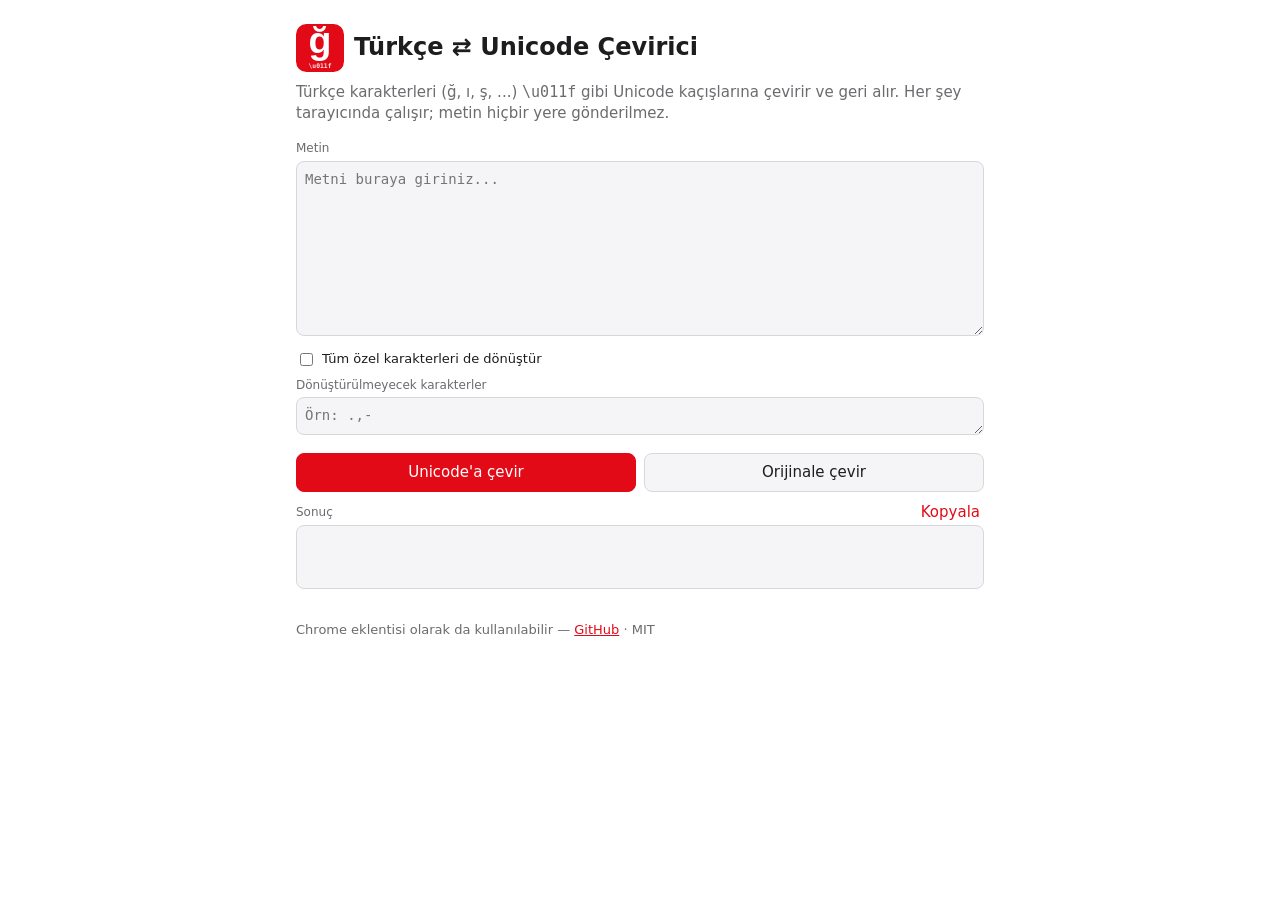
==== index.html @ ecc24de9 "Initial commit: Turkish ⇄ Unicode converter (extension + web) Co-Authored-By: Claude Sonnet 5.5 <nor" ====
<!DOCTYPE html>
<html lang="tr">
<head>
  <meta charset="UTF-8">
  <meta name="viewport" content="width=device-width, initial-scale=1">
  <title>Türkçe ⇄ Unicode Çevirici</title>
  <meta name="description" content="Türkçe karakterleri \uXXXX Unicode kaçışlarına ve geri çeviren ücretsiz araç.">
  <link rel="icon" href="favicon.svg" type="image/svg+xml">
  <link rel="stylesheet" href="extension/popup.css">
  <style>
    body { width: auto; max-width: 720px; margin: 0 auto; padding: 24px 16px 48px; font-size: 15px; }
    h1 { font-size: 24px; } header img { width: 48px; height: 48px; }
    textarea, pre { font-size: 14px; } p.lead { color: var(--muted); margin: 0 0 16px; }
    footer { margin-top: 32px; color: var(--muted); font-size: 13px; } a { color: var(--red); }
  </style>
</head>
<body>
  <header>
    <img src="assets/logo.svg" alt="Logo">
    <h1>Türkçe ⇄ Unicode Çevirici</h1>
  </header>
  <p class="lead">Türkçe karakterleri (ğ, ı, ş, ...) <code>\u011f</code> gibi Unicode kaçışlarına çevirir ve geri alır. Her şey tarayıcında çalışır; metin hiçbir yere gönderilmez.</p>

  <label for="inputText">Metin</label>
  <textarea id="inputText" rows="8" placeholder="Metni buraya giriniz..."></textarea>
  <label class="check"><input type="checkbox" id="includeSpecialChars"> Tüm özel karakterleri de dönüştür</label>
  <label for="specialChars">Dönüştürülmeyecek karakterler</label>
  <textarea id="specialChars" rows="1" placeholder="Örn: .,-"></textarea>
  <div class="buttons">
    <button id="convertToUnicodeButton" class="primary">Unicode'a çevir</button>
    <button id="convertToOriginalButton">Orijinale çevir</button>
  </div>
  <div class="out-head"><label>Sonuç</label><button id="copyButton" class="link" type="button">Kopyala</button></div>
  <pre id="outputContainer" aria-live="polite"></pre>

  <footer>Chrome eklentisi olarak da kullanılabilir — <a href="https://github.com/ardasdasdas/turkish-unicode-converter">GitHub</a> · MIT</footer>
  <script src="extension/converter.js"></script>
  <script src="extension/popup.js"></script>
</body>
</html>
---- extension/popup.css ----
:root { --red: #e30a17; --ink: #1d1d1f; --muted: #6b6b70; --line: #d8d8dc; --bg: #fff; --card: #f5f5f7; }
@media (prefers-color-scheme: dark) {
  :root { --ink: #f2f2f4; --muted: #9a9aa2; --line: #3a3a40; --bg: #1c1c1f; --card: #26262a; }
}
* { box-sizing: border-box; }
body { width: 380px; margin: 0; padding: 14px; font: 13px/1.4 system-ui, "Segoe UI", sans-serif; color: var(--ink); background: var(--bg); }
header { display: flex; align-items: center; gap: 10px; margin-bottom: 10px; }
h1 { font-size: 16px; margin: 0; }
label { display: block; font-size: 12px; color: var(--muted); margin: 8px 0 4px; }
label.check { display: flex; align-items: center; gap: 6px; color: var(--ink); font-size: 13px; }
textarea, pre { width: 100%; border: 1px solid var(--line); border-radius: 8px; background: var(--card); color: var(--ink); padding: 8px; font: 13px/1.4 ui-monospace, Consolas, monospace; }
textarea { resize: vertical; }
textarea:focus { outline: 2px solid var(--red); outline-offset: -1px; }
pre { min-height: 64px; max-height: 180px; overflow: auto; margin: 0; white-space: pre-wrap; word-break: break-all; }
.buttons { display: flex; gap: 8px; margin-top: 12px; }
button { flex: 1; padding: 8px 10px; border-radius: 8px; border: 1px solid var(--line); background: var(--card); color: var(--ink); font: inherit; cursor: pointer; }
button:hover { border-color: var(--red); }
button.primary { background: var(--red); border-color: var(--red); color: #fff; }
button.primary:hover { filter: brightness(1.1); }
.out-head { display: flex; justify-content: space-between; align-items: center; margin-top: 8px; }
.out-head label { margin: 0; }
button.link { flex: none; border: 0; background: none; color: var(--red); padding: 2px 4px; }
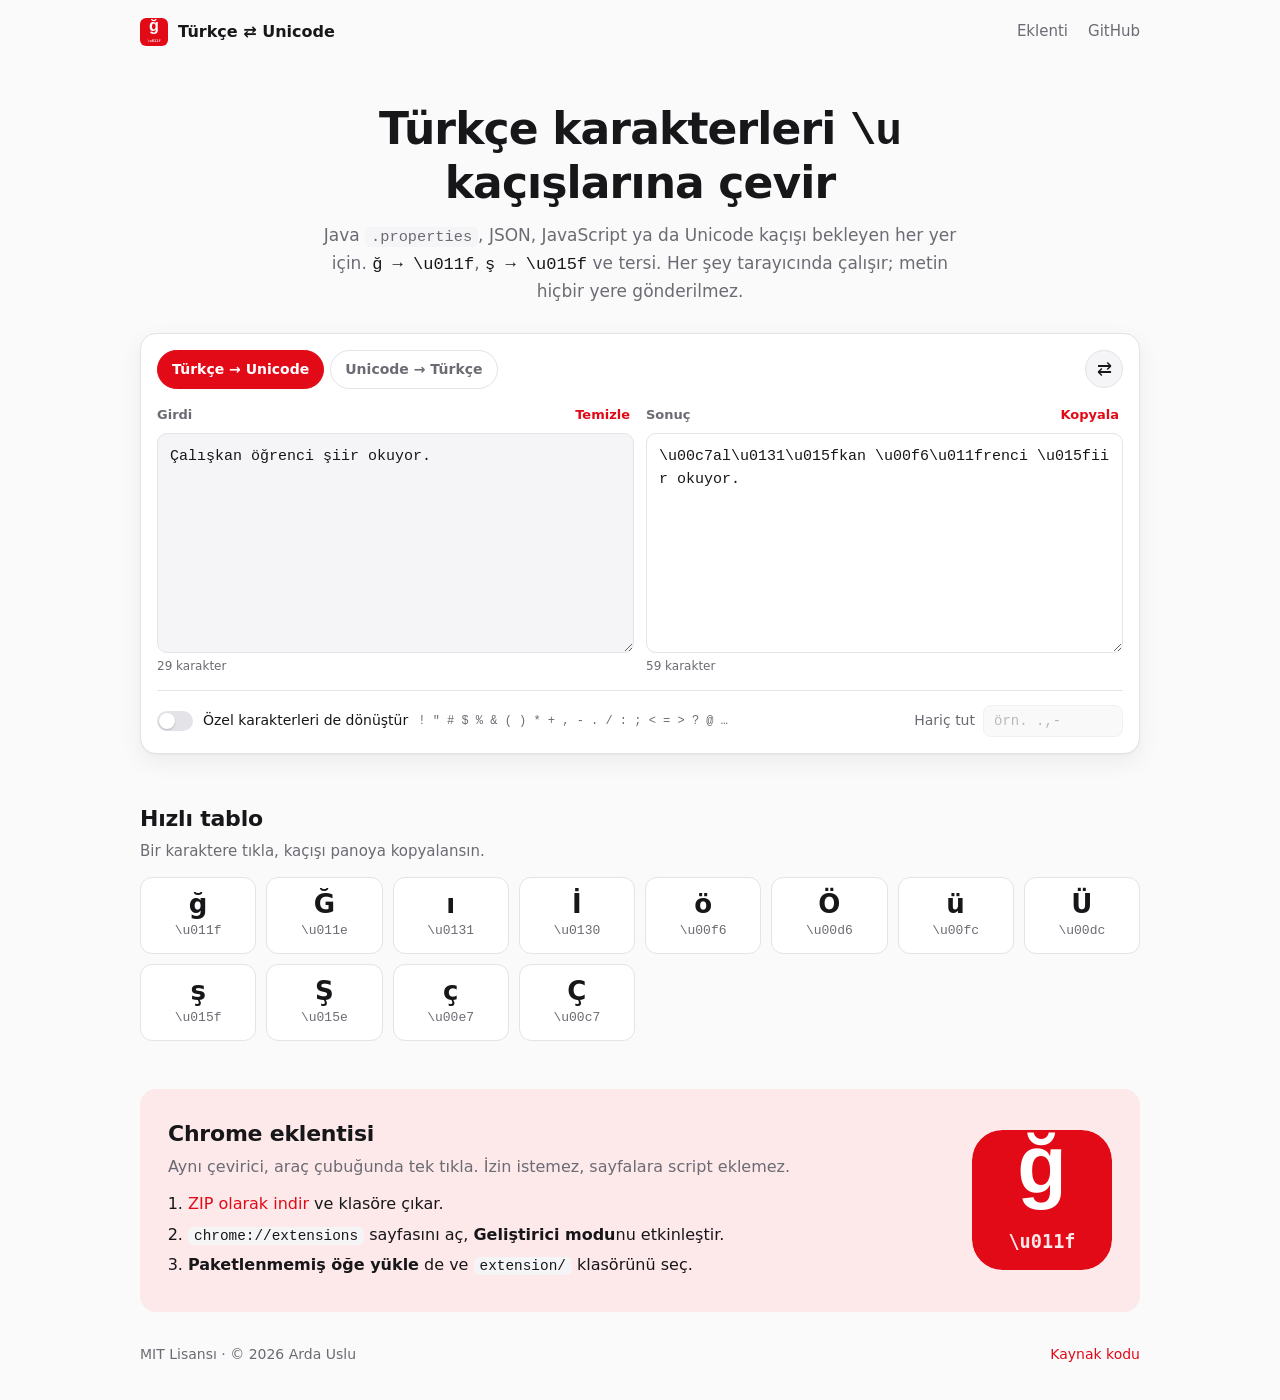
==== commit 9eb9cbd4: "Redesign web page; fix broken escapes in converter.js and manifest.json Co-Authored-By: Claude Opus " ====
--- a/index.html
+++ b/index.html
@@ -4,37 +4,92 @@
   <meta charset="UTF-8">
   <meta name="viewport" content="width=device-width, initial-scale=1">
   <title>Türkçe ⇄ Unicode Çevirici</title>
-  <meta name="description" content="Türkçe karakterleri \uXXXX Unicode kaçışlarına ve geri çeviren ücretsiz araç.">
+  <meta name="description" content="Türkçe karakterleri \uXXXX Unicode kaçışlarına çeviren ve geri alan ücretsiz, açık kaynak araç ve Chrome eklentisi.">
+  <meta property="og:title" content="Türkçe ⇄ Unicode Çevirici">
+  <meta property="og:description" content="ğ → &#92;u011f, ş → &#92;u015f ... ve tersi. Tarayıcında çalışır, veri göndermez.">
+  <meta property="og:image" content="assets/logo.png">
+  <meta name="theme-color" content="#e30a17">
   <link rel="icon" href="favicon.svg" type="image/svg+xml">
-  <link rel="stylesheet" href="extension/popup.css">
-  <style>
-    body { width: auto; max-width: 720px; margin: 0 auto; padding: 24px 16px 48px; font-size: 15px; }
-    h1 { font-size: 24px; } header img { width: 48px; height: 48px; }
-    textarea, pre { font-size: 14px; } p.lead { color: var(--muted); margin: 0 0 16px; }
-    footer { margin-top: 32px; color: var(--muted); font-size: 13px; } a { color: var(--red); }
-  </style>
+  <link rel="stylesheet" href="assets/site.css">
 </head>
 <body>
-  <header>
-    <img src="assets/logo.svg" alt="Logo">
-    <h1>Türkçe ⇄ Unicode Çevirici</h1>
+  <nav class="wrap nav">
+    <a class="brand" href="./"><img src="assets/logo.svg" alt="" width="28" height="28"> Türkçe ⇄ Unicode</a>
+    <div class="nav-links">
+      <a href="#kurulum">Eklenti</a>
+      <a href="https://github.com/ardasdasdas/turkish-unicode-converter" class="gh">GitHub</a>
+    </div>
+  </nav>
+
+  <header class="wrap hero">
+    <h1>Türkçe karakterleri <span class="mono accent">\u</span> kaçışlarına çevir</h1>
+    <p>Java <code>.properties</code>, JSON, JavaScript ya da Unicode kaçışı bekleyen her yer için.
+      <span class="mono">ğ → &#92;u011f</span>, <span class="mono">ş → &#92;u015f</span> ve tersi.
+      Her şey tarayıcında çalışır; metin hiçbir yere gönderilmez.</p>
   </header>
-  <p class="lead">Türkçe karakterleri (ğ, ı, ş, ...) <code>\u011f</code> gibi Unicode kaçışlarına çevirir ve geri alır. Her şey tarayıcında çalışır; metin hiçbir yere gönderilmez.</p>
 
-  <label for="inputText">Metin</label>
-  <textarea id="inputText" rows="8" placeholder="Metni buraya giriniz..."></textarea>
-  <label class="check"><input type="checkbox" id="includeSpecialChars"> Tüm özel karakterleri de dönüştür</label>
-  <label for="specialChars">Dönüştürülmeyecek karakterler</label>
-  <textarea id="specialChars" rows="1" placeholder="Örn: .,-"></textarea>
-  <div class="buttons">
-    <button id="convertToUnicodeButton" class="primary">Unicode'a çevir</button>
-    <button id="convertToOriginalButton">Orijinale çevir</button>
-  </div>
-  <div class="out-head"><label>Sonuç</label><button id="copyButton" class="link" type="button">Kopyala</button></div>
-  <pre id="outputContainer" aria-live="polite"></pre>
+  <main class="wrap">
+    <section class="tool" aria-label="Çevirici">
+      <div class="modes" role="tablist">
+        <button id="modeUnicode" class="mode active" role="tab" aria-selected="true">Türkçe → Unicode</button>
+        <button id="modeOriginal" class="mode" role="tab" aria-selected="false">Unicode → Türkçe</button>
+        <button id="swapButton" class="icon-btn" title="Sonucu girdiye taşı ve yönü değiştir" aria-label="Yer değiştir">⇄</button>
+      </div>
 
-  <footer>Chrome eklentisi olarak da kullanılabilir — <a href="https://github.com/ardasdasdas/turkish-unicode-converter">GitHub</a> · MIT</footer>
+      <div class="panes">
+        <div class="pane">
+          <div class="pane-head"><label for="inputText">Girdi</label><button id="clearButton" class="text-btn" type="button">Temizle</button></div>
+          <textarea id="inputText" spellcheck="false" placeholder="Metni buraya yaz veya yapıştır…">Çalışkan öğrenci şiir okuyor.</textarea>
+          <div class="pane-foot"><span id="inCount">0 karakter</span></div>
+        </div>
+        <div class="pane">
+          <div class="pane-head"><label for="outputText">Sonuç</label><button id="copyButton" class="text-btn" type="button">Kopyala</button></div>
+          <textarea id="outputText" readonly spellcheck="false"></textarea>
+          <div class="pane-foot"><span id="outCount">0 karakter</span></div>
+        </div>
+      </div>
+
+      <div class="options" id="specialOptions">
+        <label class="switch">
+          <input type="checkbox" id="includeSpecialChars">
+          <span class="slider" aria-hidden="true"></span>
+          Özel karakterleri de dönüştür <span class="muted mono">! " # $ % &amp; ( ) * + , - . / : ; &lt; = &gt; ? @ …</span>
+        </label>
+        <div class="keep">
+          <label for="specialChars">Hariç tut</label>
+          <input id="specialChars" type="text" class="mono" placeholder="örn. .,-" disabled>
+        </div>
+      </div>
+    </section>
+
+    <section class="cheats" aria-labelledby="cheatTitle">
+      <h2 id="cheatTitle">Hızlı tablo</h2>
+      <p class="muted">Bir karaktere tıkla, kaçışı panoya kopyalansın.</p>
+      <div id="cheatGrid" class="grid"></div>
+    </section>
+
+    <section id="kurulum" class="install">
+      <div>
+        <h2>Chrome eklentisi</h2>
+        <p>Aynı çevirici, araç çubuğunda tek tıkla. İzin istemez, sayfalara script eklemez.</p>
+        <ol>
+          <li><a href="https://github.com/ardasdasdas/turkish-unicode-converter/archive/refs/heads/main.zip">ZIP olarak indir</a> ve klasöre çıkar.</li>
+          <li><code>chrome://extensions</code> sayfasını aç, <b>Geliştirici modu</b>nu etkinleştir.</li>
+          <li><b>Paketlenmemiş öğe yükle</b> de ve <code>extension/</code> klasörünü seç.</li>
+        </ol>
+      </div>
+      <img src="assets/logo.svg" alt="Eklenti logosu" width="140" height="140" class="install-logo">
+    </section>
+  </main>
+
+  <footer class="wrap foot">
+    <span>MIT Lisansı · © 2026 Arda Uslu</span>
+    <a href="https://github.com/ardasdasdas/turkish-unicode-converter">Kaynak kodu</a>
+  </footer>
+
+  <div id="toast" class="toast" role="status" aria-live="polite"></div>
+
   <script src="extension/converter.js"></script>
-  <script src="extension/popup.js"></script>
+  <script src="assets/site.js"></script>
 </body>
 </html>
--- a/assets/site.css
+++ b/assets/site.css
@@ -0,0 +1,105 @@
+:root {
+  --red: #e30a17; --red-soft: #fde8ea;
+  --ink: #17171a; --muted: #6b6b73; --line: #e3e3e8;
+  --bg: #fafafb; --card: #ffffff; --field: #f5f5f7;
+  --shadow: 0 1px 2px rgba(0,0,0,.04), 0 8px 24px rgba(0,0,0,.06);
+}
+@media (prefers-color-scheme: dark) {
+  :root:not([data-theme="light"]) {
+    --red-soft: #3a1418;
+    --ink: #f2f2f4; --muted: #9b9ba4; --line: #2f2f35;
+    --bg: #121214; --card: #1b1b1f; --field: #232328;
+    --shadow: 0 1px 2px rgba(0,0,0,.3), 0 8px 24px rgba(0,0,0,.3);
+  }
+}
+* { box-sizing: border-box; }
+html { scroll-behavior: smooth; }
+body { margin: 0; background: var(--bg); color: var(--ink); font: 16px/1.55 system-ui, -apple-system, "Segoe UI", Roboto, sans-serif; }
+a { color: var(--red); text-decoration: none; }
+a:hover { text-decoration: underline; }
+code, .mono { font-family: ui-monospace, "Cascadia Code", Consolas, monospace; }
+code { background: var(--field); padding: 1px 6px; border-radius: 5px; font-size: .9em; }
+.muted { color: var(--muted); }
+.accent { color: var(--red); }
+.wrap { max-width: 1040px; margin: 0 auto; padding: 0 20px; }
+
+/* nav */
+.nav { display: flex; justify-content: space-between; align-items: center; height: 64px; }
+.brand { display: flex; align-items: center; gap: 10px; font-weight: 700; color: var(--ink); }
+.brand:hover { text-decoration: none; }
+.nav-links { display: flex; gap: 20px; font-size: 15px; }
+.nav-links a { color: var(--muted); }
+.nav-links a:hover { color: var(--ink); text-decoration: none; }
+
+/* hero */
+.hero { padding: 40px 20px 28px; text-align: center; }
+.hero h1 { font-size: clamp(28px, 5vw, 44px); line-height: 1.15; margin: 0 auto 14px; max-width: 760px; letter-spacing: -.02em; }
+.hero p { color: var(--muted); max-width: 640px; margin: 0 auto; font-size: 17px; }
+.hero .mono { color: var(--ink); }
+
+/* tool */
+.tool { background: var(--card); border: 1px solid var(--line); border-radius: 16px; box-shadow: var(--shadow); padding: 16px; }
+.modes { display: flex; gap: 6px; align-items: center; margin-bottom: 14px; }
+.mode { border: 1px solid var(--line); background: transparent; color: var(--muted); padding: 8px 14px; border-radius: 999px; font: inherit; font-size: 14px; font-weight: 600; cursor: pointer; }
+.mode:hover { color: var(--ink); }
+.mode.active { background: var(--red); border-color: var(--red); color: #fff; }
+.icon-btn { margin-left: auto; width: 38px; height: 38px; border-radius: 50%; border: 1px solid var(--line); background: var(--field); color: var(--ink); font-size: 18px; cursor: pointer; }
+.icon-btn:hover { border-color: var(--red); color: var(--red); }
+
+.panes { display: grid; grid-template-columns: 1fr 1fr; gap: 12px; }
+.pane { display: flex; flex-direction: column; min-width: 0; }
+.pane-head, .pane-foot { display: flex; justify-content: space-between; align-items: center; font-size: 13px; color: var(--muted); }
+.pane-head { margin-bottom: 6px; font-weight: 600; }
+.pane-foot { margin-top: 4px; font-size: 12px; }
+.pane textarea { flex: 1; min-height: 220px; width: 100%; resize: vertical; padding: 12px; border: 1px solid var(--line); border-radius: 10px; background: var(--field); color: var(--ink); font: 15px/1.5 ui-monospace, "Cascadia Code", Consolas, monospace; word-break: break-all; }
+.pane textarea:focus { outline: 2px solid var(--red); outline-offset: -1px; }
+.pane textarea[readonly] { background: var(--card); }
+.text-btn { border: 0; background: none; color: var(--red); font: inherit; font-weight: 600; cursor: pointer; padding: 2px 4px; }
+.text-btn:hover { text-decoration: underline; }
+
+.options { display: flex; flex-wrap: wrap; gap: 12px 24px; align-items: center; justify-content: space-between; margin-top: 14px; padding-top: 14px; border-top: 1px solid var(--line); font-size: 14px; }
+.options.hidden { display: none; }
+.switch { display: flex; align-items: center; gap: 10px; cursor: pointer; flex-wrap: wrap; }
+.switch input { position: absolute; opacity: 0; }
+.slider { width: 36px; height: 20px; border-radius: 999px; background: var(--line); position: relative; transition: background .15s; flex: none; }
+.slider::after { content: ""; position: absolute; top: 2px; left: 2px; width: 16px; height: 16px; border-radius: 50%; background: #fff; transition: transform .15s; box-shadow: 0 1px 2px rgba(0,0,0,.2); }
+.switch input:checked + .slider { background: var(--red); }
+.switch input:checked + .slider::after { transform: translateX(16px); }
+.switch input:focus-visible + .slider { outline: 2px solid var(--red); outline-offset: 2px; }
+.switch .muted { font-size: 12px; }
+.keep { display: flex; align-items: center; gap: 8px; }
+.keep label { color: var(--muted); }
+.keep input { width: 140px; padding: 7px 10px; border: 1px solid var(--line); border-radius: 8px; background: var(--field); color: var(--ink); font-size: 14px; }
+.keep input:disabled { opacity: .5; }
+
+/* cheats */
+section h2 { font-size: 22px; margin: 0 0 4px; letter-spacing: -.01em; }
+.cheats { margin-top: 48px; }
+.cheats p { margin: 0 0 14px; font-size: 15px; }
+.grid { display: grid; grid-template-columns: repeat(auto-fill, minmax(116px, 1fr)); gap: 10px; }
+.chip { display: flex; flex-direction: column; align-items: center; gap: 2px; padding: 12px 8px; border: 1px solid var(--line); border-radius: 12px; background: var(--card); color: var(--ink); cursor: pointer; font: inherit; transition: border-color .15s, transform .15s; }
+.chip:hover { border-color: var(--red); transform: translateY(-1px); }
+.chip b { font-size: 26px; line-height: 1.1; }
+.chip span { font-family: ui-monospace, Consolas, monospace; font-size: 13px; color: var(--muted); }
+
+/* install */
+.install { margin-top: 48px; display: flex; gap: 32px; align-items: center; justify-content: space-between; background: var(--red-soft); border-radius: 16px; padding: 28px; }
+.install p { margin: 4px 0 12px; color: var(--muted); }
+.install ol { margin: 0; padding-left: 20px; }
+.install li { margin: 6px 0; }
+.install-logo { flex: none; border-radius: 30px; }
+
+.foot { display: flex; justify-content: space-between; flex-wrap: wrap; gap: 8px; padding: 32px 20px 40px; color: var(--muted); font-size: 14px; }
+
+.toast { position: fixed; left: 50%; bottom: 24px; transform: translate(-50%, 20px); background: var(--ink); color: var(--bg); padding: 10px 16px; border-radius: 10px; font-size: 14px; opacity: 0; pointer-events: none; transition: opacity .2s, transform .2s; }
+.toast.show { opacity: 1; transform: translate(-50%, 0); }
+
+@media (max-width: 720px) {
+  .wrap { padding: 0 16px; }
+  .hero { padding: 24px 16px 20px; }
+  .panes { grid-template-columns: 1fr; }
+  .pane textarea { min-height: 150px; }
+  .mode { padding: 7px 10px; font-size: 13px; }
+  .install { flex-direction: column-reverse; align-items: flex-start; padding: 20px; }
+  .install-logo { width: 72px; height: 72px; border-radius: 16px; }
+}
